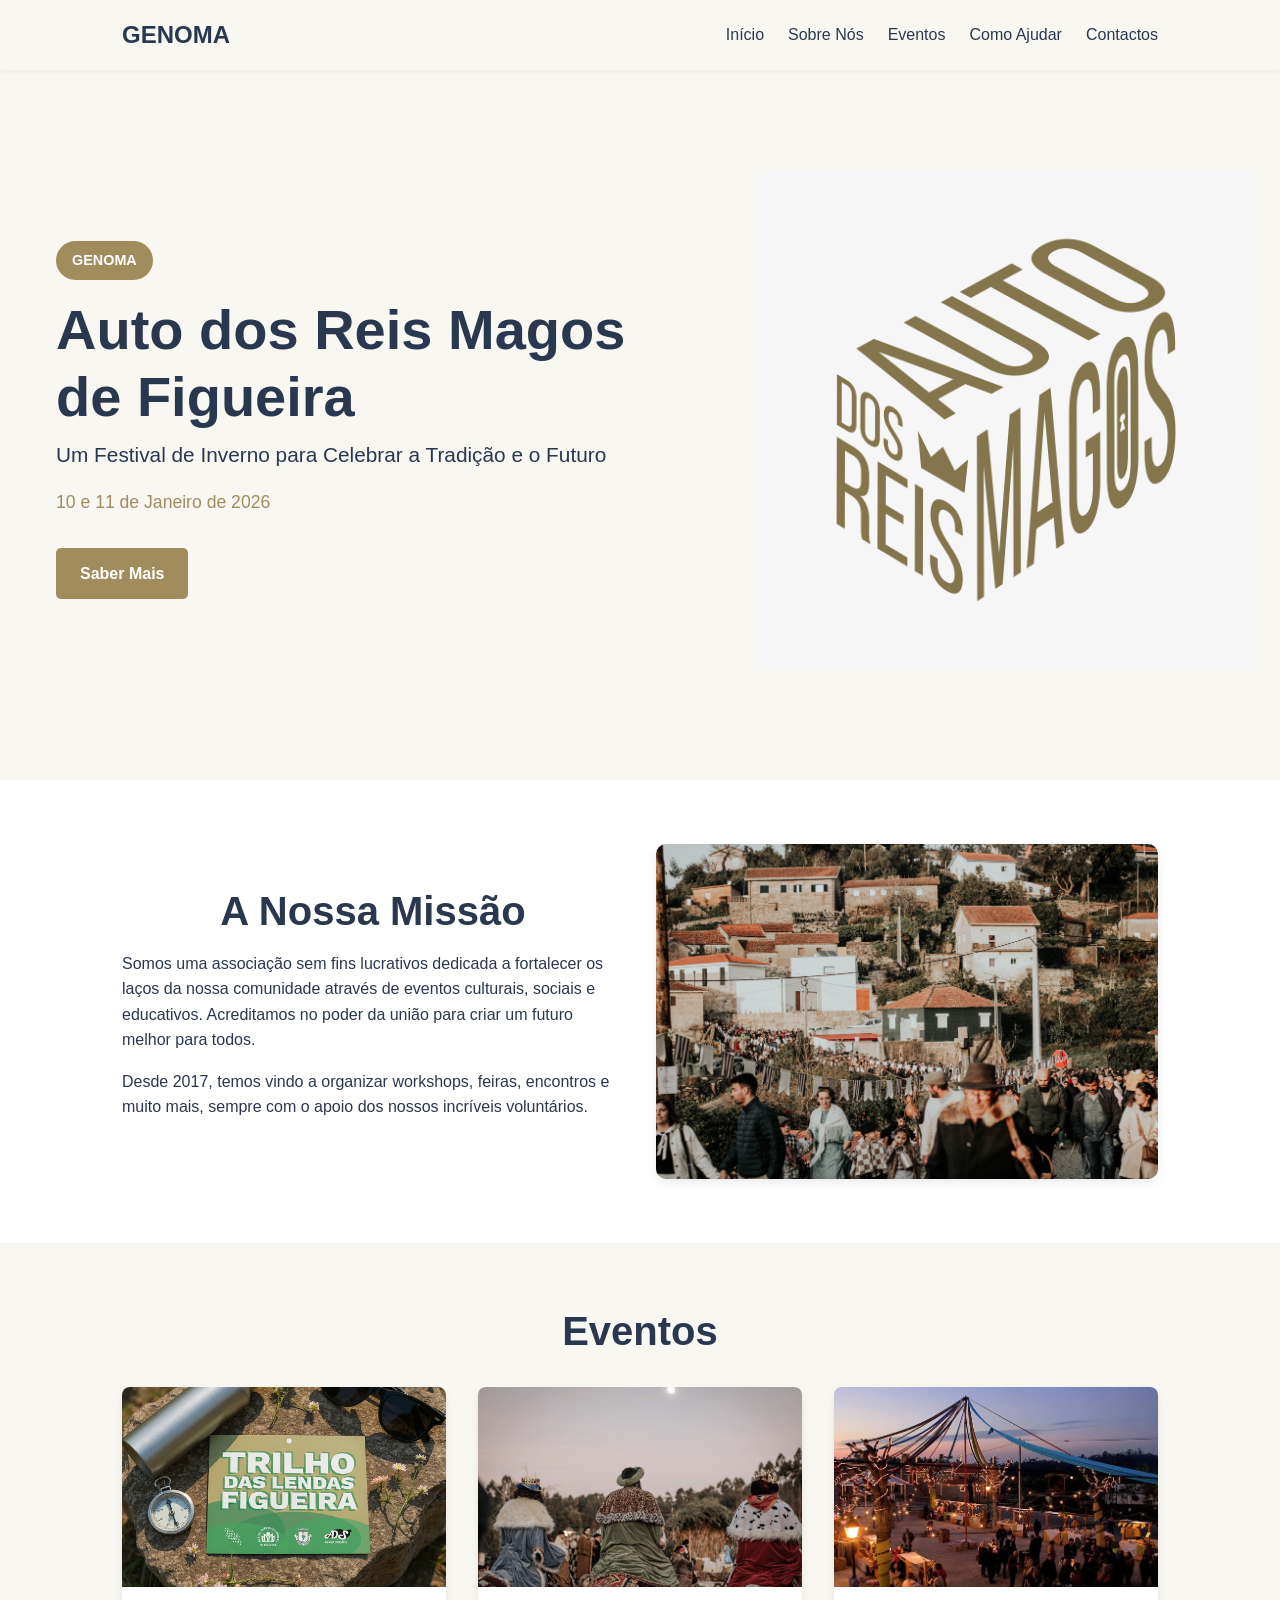
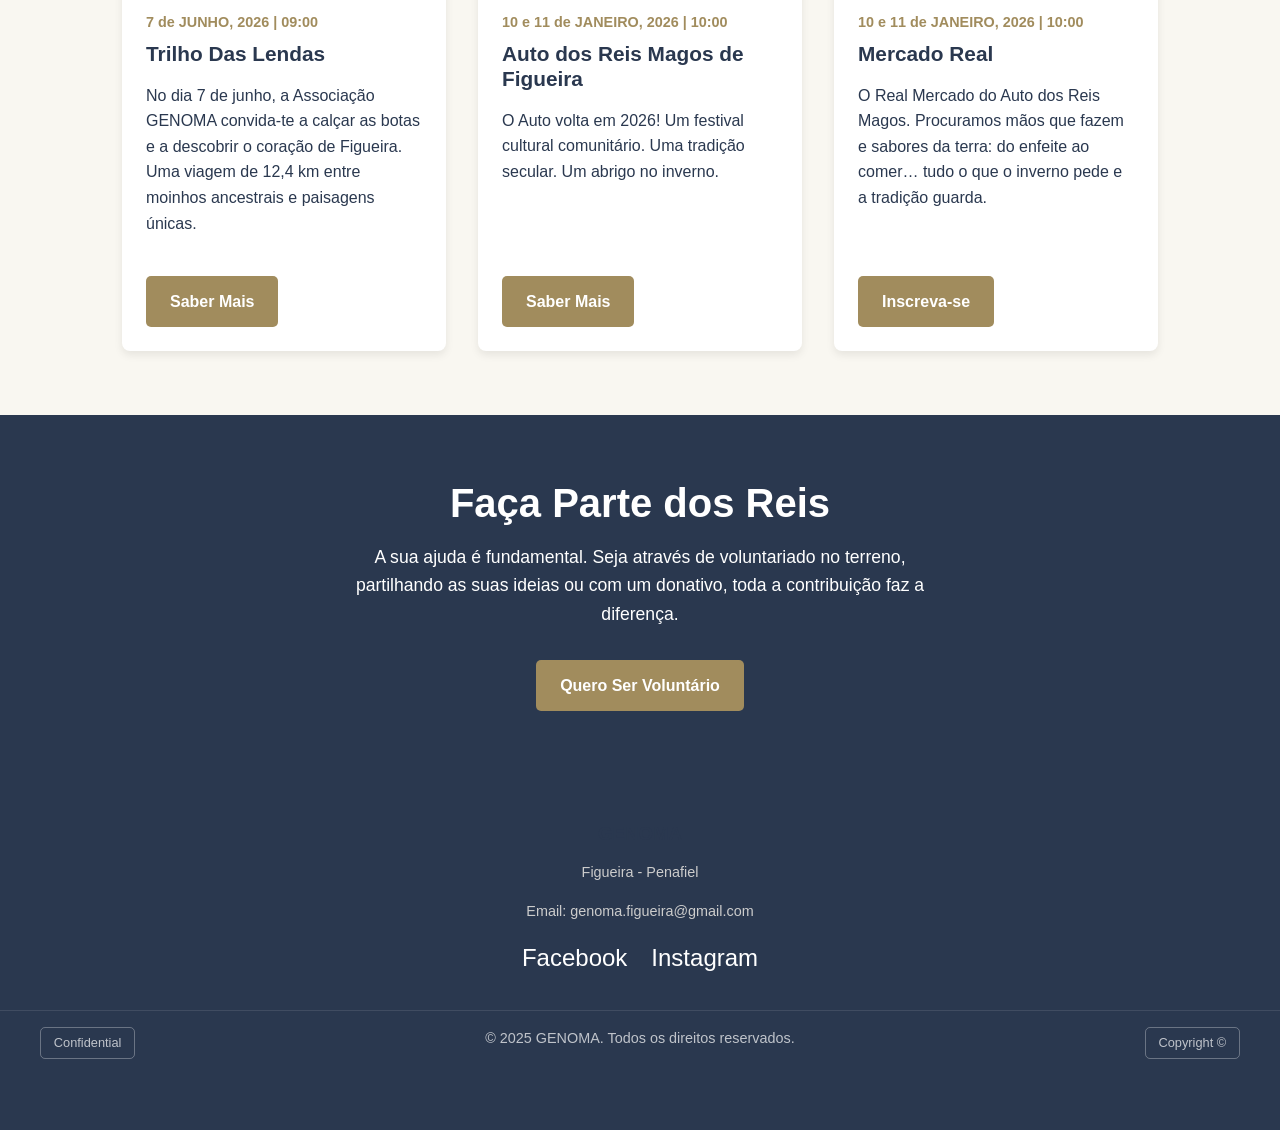
==== index.html @ b12c9cad "init repo" ====
<!DOCTYPE html>
<html lang="pt-PT">
<head>
    <meta charset="UTF-8">
    <meta name="viewport" content="width=device-width, initial-scale=1.0">
    <title>GENOMA</title>
    <link rel="icon" href="/img/logo.jpg" type="image/png">
    
    <style>
        /* --- Reset Básico e Fontes --- */
        :root {
            --cor-fundo-geral: #F9F7F1; /* Bege claro da imagem */
            --cor-primaria: #2A384F; /* Azul escuro/cinza azulado da imagem */
            --cor-secundaria: #A18C5D; /* Castanho/dourado da imagem para destaques */
            --cor-texto: #2A384F; /* Texto principal azul escuro */
            --cor-texto-secundario: #A18C5D; /* Castanho/dourado para texto secundário */
            --cor-branco: #fff;
            --cor-cinza-claro: #f0f0f0;
        }

        * {
            margin: 0;
            padding: 0;
            box-sizing: border-box;
        }

        body {
            font-family: -apple-system, BlinkMacSystemFont, "Segoe UI", Roboto, Helvetica, Arial, sans-serif;
            line-height: 1.6;
            color: var(--cor-texto);
            background-color: var(--cor-fundo-geral); /* Fundo geral bege */
        }

        /* --- Utilidades --- */
        .container {
            max-width: 1100px;
            margin: 0 auto;
            padding: 0 2rem;
        }

        section {
            padding: 4rem 0;
        }

        h1, h2, h3 {
            margin-bottom: 1rem;
            line-height: 1.2;
            color: var(--cor-primaria); /* Títulos em azul escuro */
        }
        
        h2 {
            font-size: 2.5rem;
            text-align: center;
        }

        p {
            margin-bottom: 1rem;
        }

        img {
            max-width: 100%;
            height: auto;
            display: block;
        }

        .btn {
            display: inline-block;
            background-color: var(--cor-secundaria); /* Botões em castanho/dourado */
            color: var(--cor-branco);
            padding: 0.8rem 1.5rem;
            text-decoration: none;
            border-radius: 5px;
            font-weight: bold;
            transition: background-color 0.3s ease;
        }

        .btn:hover {
            background-color: #8a784d; /* Tom ligeiramente mais escuro do castanho */
        }

        /* --- 1. Cabeçalho e Navegação --- */
        .navbar {
            background-color: var(--cor-fundo-geral); /* Navbar com fundo bege */
            color: var(--cor-primaria);
            padding: 1rem 0;
            position: fixed;
            width: 100%;
            top: 0;
            left: 0;
            z-index: 1000;
            box-shadow: 0 2px 5px rgba(0,0,0,0.05); /* Sombra mais subtil */
        }

        .navbar .container {
            display: flex;
            justify-content: space-between;
            align-items: center;
        }

        .navbar .logo {
            font-size: 1.5rem;
            font-weight: bold;
            text-decoration: none;
            color: var(--cor-primaria);
        }

        .navbar .nav-links {
            list-style: none;
            display: flex;
        }

        .navbar .nav-links li {
            margin-left: 1.5rem;
        }

        .navbar .nav-links a {
            text-decoration: none;
            color: var(--cor-primaria);
            font-weight: 500;
            transition: color 0.3s ease;
        }

        .navbar .nav-links a:hover {
            color: var(--cor-secundaria);
        }

        /* --- Menu Hambúrguer (Mobile) --- */
        .burger {
            display: none;
            cursor: pointer;
            flex-direction: column;
            gap: 5px;
        }

        .burger div {
            width: 25px;
            height: 3px;
            background-color: var(--cor-primaria);
            border-radius: 3px;
            transition: all 0.3s ease;
        }

        /* --- 2. Secção Hero (Destaque) --- */
        .hero {
            display: flex;
            flex-direction: column;
            justify-content: center;
            align-items: flex-start; /* Alinha o texto à esquerda */
            text-align: left;
            height: 80vh;
            min-height: 400px;
            margin-top: 60px; /* Altura da navbar */
            color: var(--cor-primaria); /* Texto em azul escuro */
            background-color: var(--cor-fundo-geral); /* Fundo bege */
            padding-left: 2rem; /* Espaçamento da imagem */
        }

        .hero .container {
            display: flex;
            align-items: center;
            justify-content: space-between;
            gap: 2rem;
            max-width: 1200px; /* Ligeiramente mais largo para a imagem */
            padding: 0; /* Remove padding extra para a imagem ocupar a lateral */
        }

        .hero-conteudo {
            flex: 1;
            max-width: 50%; /* Limita a largura do texto */
        }

        .hero-logo-imagem {
            flex: 1;
            display: flex;
            justify-content: flex-end; /* Alinha a imagem à direita */
            align-items: center;
            height: 100%; /* Ocupa a altura total da secção hero */
        }

        .hero-logo-imagem img {
            width: 100%; /* Ajusta a largura da imagem para o flex container */
            max-width: 500px; /* Limite máximo para a imagem */
            height: auto;
            object-fit: contain; /* Garante que a imagem cabe sem cortar */
        }

        .hero h1 {
            font-size: 3.5rem;
            margin-bottom: 0.5rem;
            color: var(--cor-primaria); /* Título em azul escuro */
        }

        .hero p {
            font-size: 1.3rem;
            margin-bottom: 2rem;
            color: var(--cor-primaria); /* Padrão, mas pode ser mais claro */
        }

        .hero .badge {
            display: inline-block;
            background-color: var(--cor-secundaria); /* Cor do badge "GENOMA" */
            color: var(--cor-branco);
            padding: 0.5rem 1rem;
            border-radius: 20px;
            font-size: 0.9rem;
            font-weight: bold;
            margin-bottom: 1rem;
        }

        .hero .sub-titulo-data {
            color: var(--cor-texto-secundario); /* Cor do "Setembro de 2025" */
            font-size: 1.1rem;
            margin-top: -1rem; /* Aproxima do título */
            margin-bottom: 2rem;
        }

        /* --- 3. Secção Sobre Nós --- */
        #sobre {
            background-color: var(--cor-branco); /* Fundo branco para contraste */
            color: var(--cor-texto);
        }
        #sobre .container {
            display: flex;
            gap: 2rem;
            align-items: center;
        }
        #sobre .sobre-texto, #sobre .sobre-img {
            flex: 1;
        }
        #sobre .sobre-img img {
            border-radius: 10px;
            box-shadow: 0 4px 10px rgba(0,0,0,0.08);
        }

        /* --- 4. Secção Próximos Eventos --- */
        #eventos {
            background-color: var(--cor-fundo-geral); /* Fundo bege */
        }

        .eventos-grid {
            display: grid;
            grid-template-columns: repeat(auto-fit, minmax(300px, 1fr));
            gap: 2rem;
            margin-top: 2rem;
        }

        .card-evento {
            background-color: var(--cor-branco); /* Cartões brancos */
            border-radius: 8px;
            box-shadow: 0 4px 8px rgba(0,0,0,0.08);
            overflow: hidden;
            display: flex;
            flex-direction: column;
            transition: transform 0.3s ease, box-shadow 0.3s ease;
        }

        .card-evento:hover {
            transform: translateY(-5px);
            box-shadow: 0 6px 12px rgba(0,0,0,0.12);
        }

        .card-evento img {
            width: 100%;
            height: 200px;
            object-fit: cover;
        }

        .card-evento-conteudo {
            padding: 1.5rem;
            flex-grow: 1;
        }

        .card-evento-data {
            font-size: 0.9rem;
            color: var(--cor-secundaria); /* Data em castanho/dourado */
            font-weight: bold;
            margin-bottom: 0.5rem;
        }

        .card-evento-conteudo h3 {
            font-size: 1.3rem;
            color: var(--cor-primaria); /* Título do evento em azul escuro */
        }

        .card-evento-footer {
            padding: 0 1.5rem 1.5rem;
        }

        /* --- 5. Secção CTA (Como Ajudar) --- */
        #ajudar {
            background-color: var(--cor-primaria); /* Fundo azul escuro */
            color: var(--cor-branco);
            text-align: center;
        }
        #ajudar h2 {
            color: var(--cor-branco); /* Título em branco */
        }
        #ajudar p {
            max-width: 600px;
            margin: 1rem auto 2rem auto;
            font-size: 1.1rem;
        }

        /* --- 6. Rodapé --- */
        footer {
            background-color: var(--cor-texto); /* Rodapé em azul escuro */
            color: #ccc;
            padding: 3rem 0;
            text-align: center;
        }

        .social-links {
            list-style: none;
            display: flex;
            justify-content: center;
            gap: 1.5rem;
            margin-bottom: 1rem;
        }
        
        .social-links a {
            color: var(--cor-branco); /* Ícones sociais em branco */
            font-size: 1.5rem;
            text-decoration: none;
            transition: color 0.3s ease;
        }

        .social-links a:hover {
            color: var(--cor-secundaria);
        }

        footer p {
            font-size: 0.9rem;
        }

        /* --- Elementos de Rodapé Inferior (Confidential, Copyright) --- */
        .bottom-footer-details {
            display: flex;
            justify-content: space-between;
            padding: 1rem 2rem;
            margin-top: 2rem;
            border-top: 1px solid rgba(255,255,255,0.1); /* Linha divisória */
            font-size: 0.8rem;
            color: rgba(255,255,255,0.7);
        }

        .bottom-footer-details span {
            display: inline-block;
            border: 1px solid rgba(255,255,255,0.3);
            border-radius: 5px;
            padding: 0.3rem 0.8rem;
            margin: 0 0.5rem;
        }


        /* --- RESPONSIVIDADE (Media Queries) --- */

        @media (max-width: 768px) {
            h2 {
                font-size: 2rem;
            }

            .hero {
                align-items: center;
                text-align: center;
                padding-left: 0;
                height: auto; /* Altura flexível no mobile */
            }
            .hero .container {
                flex-direction: column; /* Pilha os elementos */
                align-items: center;
                padding: 0 1.5rem;
            }
            .hero-conteudo {
                max-width: 100%;
                order: 2; /* Move o conteúdo para baixo */
            }
            .hero-logo-imagem {
                order: 1; /* Move a imagem para cima */
                margin-bottom: 2rem;
                justify-content: center;
            }
            .hero-logo-imagem img {
                max-width: 300px; /* Reduz o tamanho da imagem no mobile */
            }

            .hero h1 {
                font-size: 2.5rem;
            }
            .hero p {
                font-size: 1.1rem;
            }

            /* --- Navbar Mobile --- */
            .navbar .container {
                padding: 0 1.5rem;
            }

            .nav-links {
                position: absolute;
                top: 60px;
                left: 0;
                background-color: var(--cor-fundo-geral); /* Fundo bege */
                width: 100%;
                flex-direction: column;
                align-items: center;
                padding: 1rem 0;
                box-shadow: 0 2px 5px rgba(0,0,0,0.1);
                
                transform: translateY(-120%);
                transition: transform 0.3s ease-out;
            }

            .nav-links.active {
                transform: translateY(0);
            }

            .nav-links li {
                margin: 0.5rem 0;
            }

            .burger {
                display: flex;
            }

            .burger.toggle .line1 {
                transform: rotate(-45deg) translate(-5px, 6px);
            }
            .burger.toggle .line2 {
                opacity: 0;
            }
            .burger.toggle .line3 {
                transform: rotate(45deg) translate(-5px, -6px);
            }

            /* --- Outras Secções --- */
            #sobre .container {
                flex-direction: column;
            }
            #sobre .sobre-img {
                margin-top: 2rem;
            }

            .eventos-grid {
                grid-template-columns: 1fr;
            }

            .bottom-footer-details {
                flex-direction: column;
                align-items: center;
                gap: 1rem;
            }
        }

    </style>
</head>
<body>

    <header>
        <nav class="navbar">
            <div class="container">
                <a href="#" class="logo">GENOMA</a>
                <ul class="nav-links">
                    <li><a href="#inicio">Início</a></li>
                    <li><a href="#sobre">Sobre Nós</a></li>
                    <li><a href="#eventos">Eventos</a></li>
                    <li><a href="#ajudar">Como Ajudar</a></li>
                    <li><a href="#contactos">Contactos</a></li>
                </ul>
                <div class="burger">
                    <div class="line1"></div>
                    <div class="line2"></div>
                    <div class="line3"></div>
                </div>
            </div>
        </nav>
    </header>

    <main>

        <section class="hero" id="inicio">
            <div class="container">
                <div class="hero-conteudo">
                    <span class="badge">GENOMA</span>
                    <h1>Auto dos Reis Magos de Figueira</h1>
                    <p>Um Festival de Inverno para Celebrar a Tradição e o Futuro</p>
                    <p class="sub-titulo-data">10 e 11 de Janeiro de 2026</p>
                    <a href="#eventos" class="btn">Saber Mais</a>
                </div>
                <div class="hero-logo-imagem">
                    <img src="img/logo_auto.png" alt="Logo Auto dos Reis Magos">
                </div>
            </div>
        </section>

        <section id="sobre">
            <div class="container">
                <div class="sobre-texto">
                    <h2>A Nossa Missão</h2>
                    <p>Somos uma associação sem fins lucrativos dedicada a fortalecer os laços da nossa comunidade através de eventos culturais, sociais e educativos. Acreditamos no poder da união para criar um futuro melhor para todos.</p>
                    <p>Desde 2017, temos vindo a organizar workshops, feiras, encontros e muito mais, sempre com o apoio dos nossos incríveis voluntários.</p>
                </div>
                <div class="sobre-img">
                    <img src="img/figueira1.jpg" alt="figueira">
                </div>
            </div>
        </section>

        <section id="eventos">
            <div class="container">
                <h2>Eventos</h2>
                
                <div class="eventos-grid">
                    
                    <article class="card-evento">
                        <img src="img/trilho_lendas1.png" alt="Banner do Evento 1">
                        <div class="card-evento-conteudo">
                            <div class="card-evento-data">7 de JUNHO, 2026 | 09:00</div>
                            <h3>Trilho Das Lendas</h3>
                            <p>No dia 7 de junho, a Associação GENOMA convida-te a calçar as botas e a descobrir o coração de Figueira. Uma viagem de 12,4 km entre moinhos ancestrais e paisagens únicas.</p>
                        </div>
                        <div class="card-evento-footer">
                            <a href="eventos/trilho.html" class="btn">Saber Mais</a>
                        </div>
                    </article>

                    <article class="card-evento">
                        <img src="img/auto_reis1.jpg" alt="Banner do Evento 2">
                        <div class="card-evento-conteudo">
                            <div class="card-evento-data">10 e 11 de JANEIRO, 2026 | 10:00</div>
                            <h3>Auto dos Reis Magos de Figueira</h3>
                            <p>O Auto volta em 2026! Um festival cultural comunitário. Uma tradição secular. Um abrigo no inverno.</p>
                        </div>
                        <div class="card-evento-footer">
                            <a href="eventos/autoreis.html" class="btn">Saber Mais</a>
                        </div>
                    </article>

                    <article class="card-evento">
                        <img src="img/marcado1.jpg" alt="Banner do Evento 3">
                        <div class="card-evento-conteudo">
                            <div class="card-evento-data">10 e 11 de JANEIRO, 2026 | 10:00</div>
                            <h3>Mercado Real</h3>
                            <p>O Real Mercado do Auto dos Reis Magos. Procuramos mãos que fazem e sabores da terra: do enfeite ao comer… tudo o que o inverno pede e a tradição guarda.</p>
                        </div>
                        <div class="card-evento-footer">
                            <a href="eventos/mercadoreal.html" class="btn">Inscreva-se</a>
                        </div>
                    </article>

                </div>
            </div>
        </section>

        <section id="ajudar">
            <div class="container">
                <h2>Faça Parte dos Reis</h2>
                <p>A sua ajuda é fundamental. Seja através de voluntariado no terreno, partilhando as suas ideias ou com um donativo, toda a contribuição faz a diferença.</p>
                <a href="#" class="btn">Quero Ser Voluntário</a>
            </div>
        </section>
    </main>
    <footer id="contactos">
        <div class="container">
            <h3>GENOMA</h3>
            <p>Figueira - Penafiel</p>
            <p>Email: genoma.figueira@gmail.com</p>
            
            <ul class="social-links">
                <li><a href="https://www.facebook.com/profile.php?id=61576109920726&locale=pt_PT" aria-label="Facebook">Facebook</a></li> 
                <li><a href="https://www.instagram.com/genoma.associacao/" aria-label="Instagram">Instagram</a></li>
            </ul>

        </div>
        <div class="bottom-footer-details">
            <div>
                <span>Confidential</span>
            </div>
            <div>
                <p>&copy; 2025 GENOMA. Todos os direitos reservados.</p>
            </div>
            <div>
                <span>Copyright ©</span>
            </div>
        </div>
    </footer>


    <script>
        // Seleciona os elementos do DOM
        const burger = document.querySelector('.burger');
        const navLinks = document.querySelector('.nav-links');

        // Adiciona o 'escutador' de evento de clique ao hambúrguer
        burger.addEventListener('click', () => {
            // Alterna a classe 'active' no menu
            navLinks.classList.toggle('active');
            
            // Alterna a classe 'toggle' no hambúrguer (para animar o X)
            burger.classList.toggle('toggle');
        });
    </script>

</body>
</html>
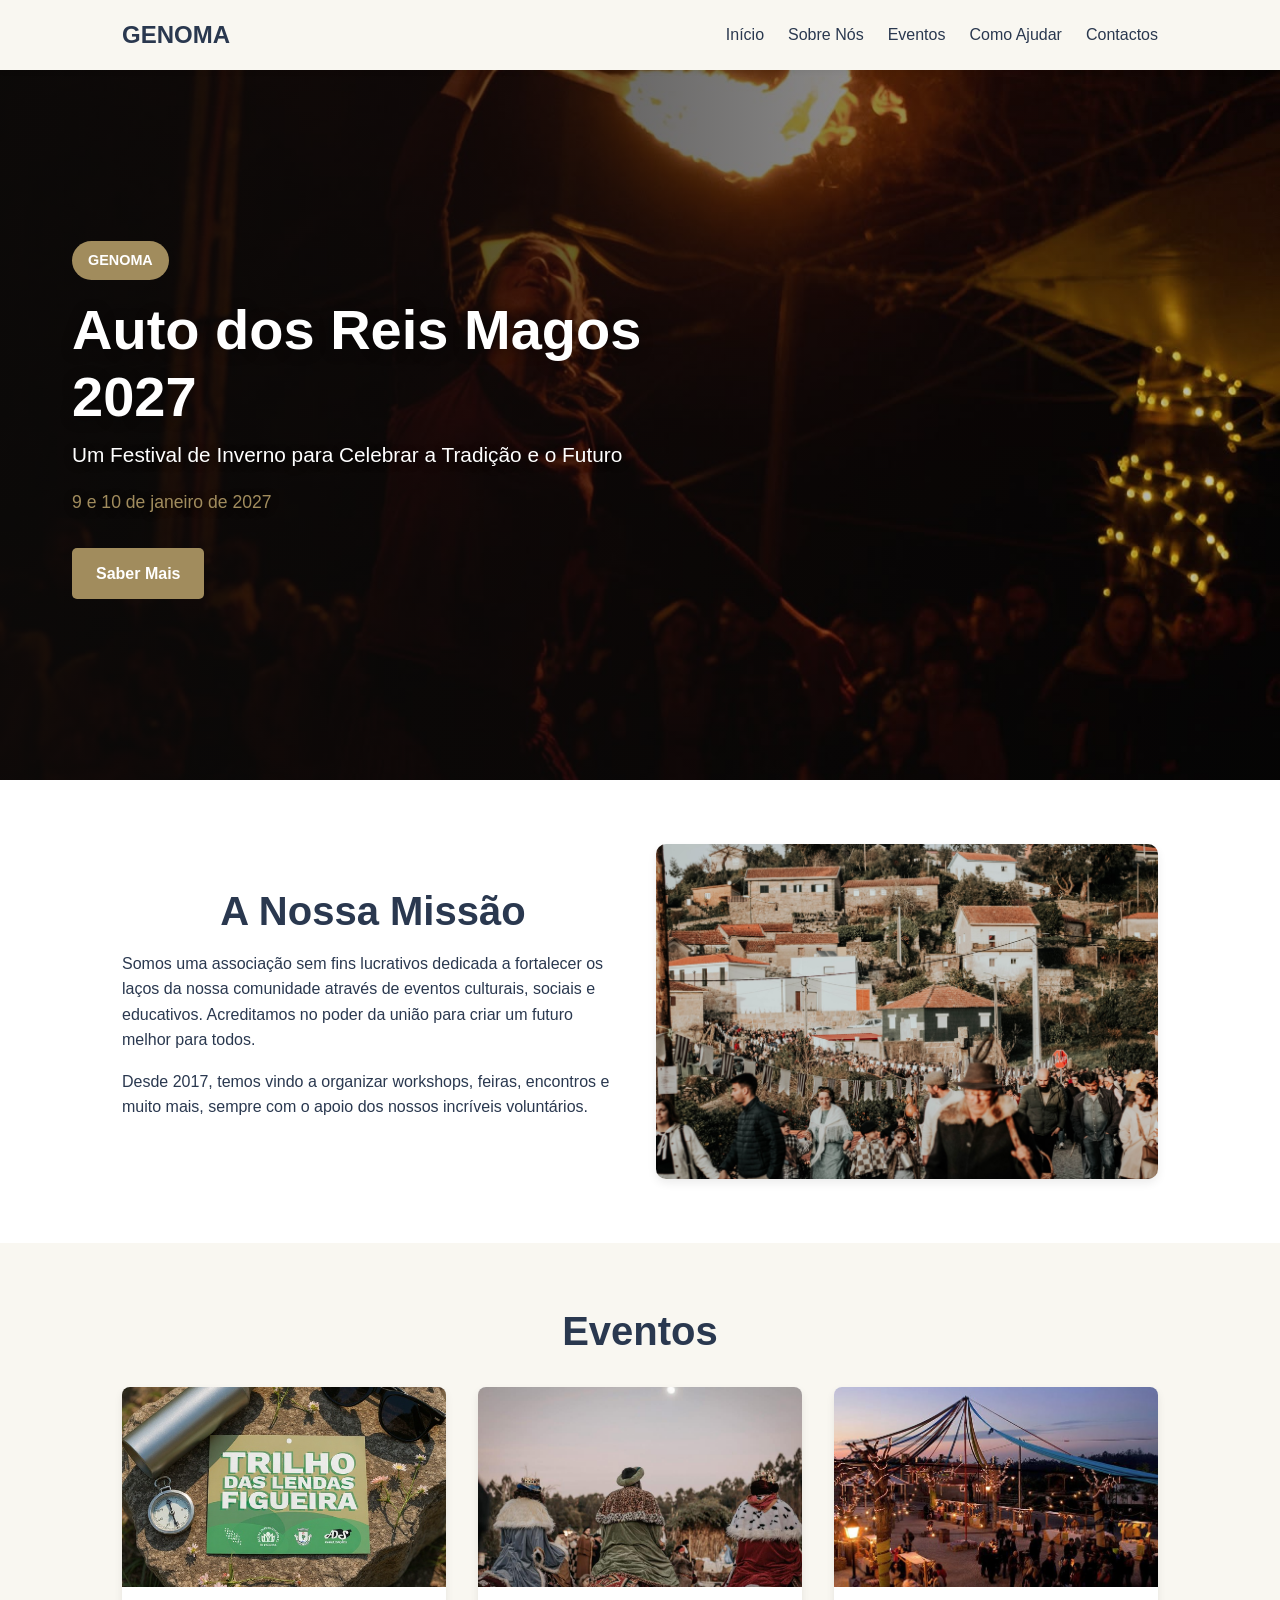
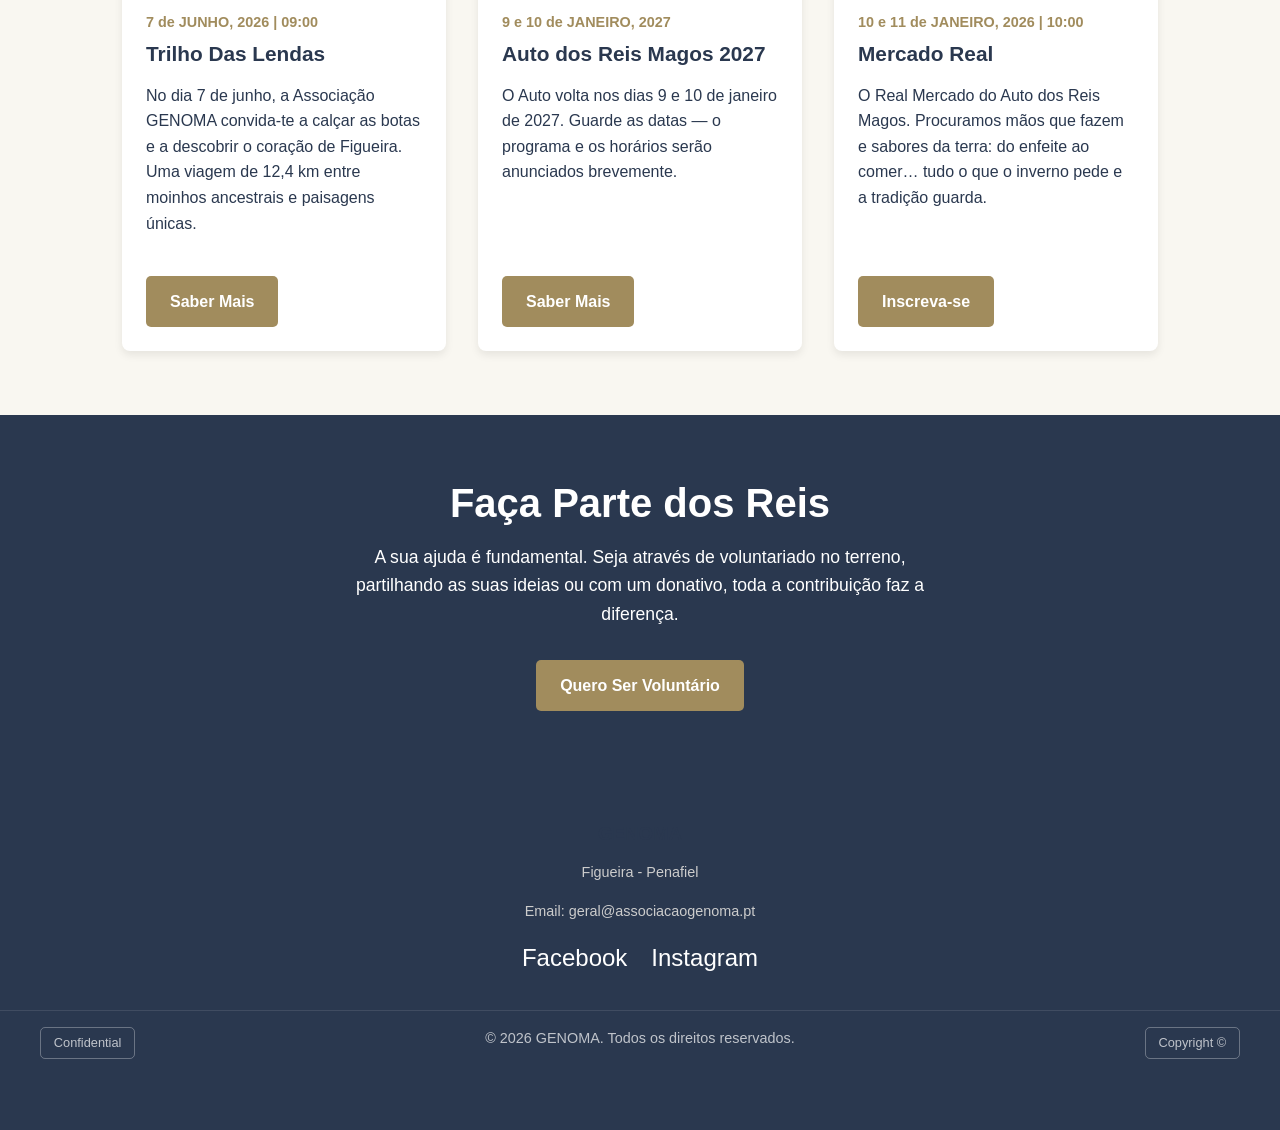
==== commit 05b7ab1a: "Add Auto dos Reis Magos 2027 announcement" ====
--- a/index.html
+++ b/index.html
@@ -145,55 +145,38 @@
             display: flex;
             flex-direction: column;
             justify-content: center;
-            align-items: flex-start; /* Alinha o texto à esquerda */
+            align-items: flex-start;
             text-align: left;
             height: 80vh;
-            min-height: 400px;
-            margin-top: 60px; /* Altura da navbar */
-            color: var(--cor-primaria); /* Texto em azul escuro */
-            background-color: var(--cor-fundo-geral); /* Fundo bege */
-            padding-left: 2rem; /* Espaçamento da imagem */
+            min-height: 520px;
+            margin-top: 60px;
+            color: var(--cor-branco);
+            background:
+                linear-gradient(90deg, rgba(12, 10, 9, 0.88) 0%, rgba(12, 10, 9, 0.62) 48%, rgba(12, 10, 9, 0.22) 100%),
+                url("img/hero-auto-reis-2027.jpg") center 38% / cover no-repeat;
         }
 
         .hero .container {
-            display: flex;
-            align-items: center;
-            justify-content: space-between;
-            gap: 2rem;
-            max-width: 1200px; /* Ligeiramente mais largo para a imagem */
-            padding: 0; /* Remove padding extra para a imagem ocupar a lateral */
+            width: 100%;
+            max-width: 1200px;
         }
 
         .hero-conteudo {
-            flex: 1;
-            max-width: 50%; /* Limita a largura do texto */
-        }
-
-        .hero-logo-imagem {
-            flex: 1;
-            display: flex;
-            justify-content: flex-end; /* Alinha a imagem à direita */
-            align-items: center;
-            height: 100%; /* Ocupa a altura total da secção hero */
-        }
-
-        .hero-logo-imagem img {
-            width: 100%; /* Ajusta a largura da imagem para o flex container */
-            max-width: 500px; /* Limite máximo para a imagem */
-            height: auto;
-            object-fit: contain; /* Garante que a imagem cabe sem cortar */
+            max-width: 620px;
         }
 
         .hero h1 {
             font-size: 3.5rem;
             margin-bottom: 0.5rem;
-            color: var(--cor-primaria); /* Título em azul escuro */
+            color: var(--cor-branco);
+            text-shadow: 0 2px 14px rgba(0,0,0,0.45);
         }
 
         .hero p {
             font-size: 1.3rem;
             margin-bottom: 2rem;
-            color: var(--cor-primaria); /* Padrão, mas pode ser mais claro */
+            color: var(--cor-branco);
+            text-shadow: 0 2px 10px rgba(0,0,0,0.45);
         }
 
         .hero .badge {
@@ -362,25 +345,17 @@
             .hero {
                 align-items: center;
                 text-align: center;
-                padding-left: 0;
-                height: auto; /* Altura flexível no mobile */
+                height: auto;
+                min-height: 620px;
+                background:
+                    linear-gradient(rgba(12, 10, 9, 0.6), rgba(12, 10, 9, 0.78)),
+                    url("img/hero-auto-reis-2027.jpg") center 38% / cover no-repeat;
             }
             .hero .container {
-                flex-direction: column; /* Pilha os elementos */
-                align-items: center;
                 padding: 0 1.5rem;
             }
             .hero-conteudo {
                 max-width: 100%;
-                order: 2; /* Move o conteúdo para baixo */
-            }
-            .hero-logo-imagem {
-                order: 1; /* Move a imagem para cima */
-                margin-bottom: 2rem;
-                justify-content: center;
-            }
-            .hero-logo-imagem img {
-                max-width: 300px; /* Reduz o tamanho da imagem no mobile */
             }
 
             .hero h1 {
@@ -481,13 +456,10 @@
             <div class="container">
                 <div class="hero-conteudo">
                     <span class="badge">GENOMA</span>
-                    <h1>Auto dos Reis Magos de Figueira</h1>
+                    <h1>Auto dos Reis Magos 2027</h1>
                     <p>Um Festival de Inverno para Celebrar a Tradição e o Futuro</p>
-                    <p class="sub-titulo-data">10 e 11 de Janeiro de 2026</p>
+                    <p class="sub-titulo-data">9 e 10 de janeiro de 2027</p>
                     <a href="#eventos" class="btn">Saber Mais</a>
-                </div>
-                <div class="hero-logo-imagem">
-                    <img src="img/logo_auto.png" alt="Logo Auto dos Reis Magos">
                 </div>
             </div>
         </section>
@@ -524,11 +496,11 @@
                     </article>
 
                     <article class="card-evento">
-                        <img src="img/auto_reis1.jpg" alt="Banner do Evento 2">
+                        <img src="img/auto_reis1.jpg" alt="Auto dos Reis Magos de Figueira">
                         <div class="card-evento-conteudo">
-                            <div class="card-evento-data">10 e 11 de JANEIRO, 2026 | 10:00</div>
-                            <h3>Auto dos Reis Magos de Figueira</h3>
-                            <p>O Auto volta em 2026! Um festival cultural comunitário. Uma tradição secular. Um abrigo no inverno.</p>
+                            <div class="card-evento-data">9 e 10 de JANEIRO, 2027</div>
+                            <h3>Auto dos Reis Magos 2027</h3>
+                            <p>O Auto volta nos dias 9 e 10 de janeiro de 2027. Guarde as datas — o programa e os horários serão anunciados brevemente.</p>
                         </div>
                         <div class="card-evento-footer">
                             <a href="eventos/autoreis.html" class="btn">Saber Mais</a>
@@ -563,7 +535,7 @@
         <div class="container">
             <h3>GENOMA</h3>
             <p>Figueira - Penafiel</p>
-            <p>Email: genoma.figueira@gmail.com</p>
+            <p>Email: geral@associacaogenoma.pt</p>
             
             <ul class="social-links">
                 <li><a href="https://www.facebook.com/profile.php?id=61576109920726&locale=pt_PT" aria-label="Facebook">Facebook</a></li> 
@@ -576,7 +548,7 @@
                 <span>Confidential</span>
             </div>
             <div>
-                <p>&copy; 2025 GENOMA. Todos os direitos reservados.</p>
+                <p>&copy; 2026 GENOMA. Todos os direitos reservados.</p>
             </div>
             <div>
                 <span>Copyright ©</span>
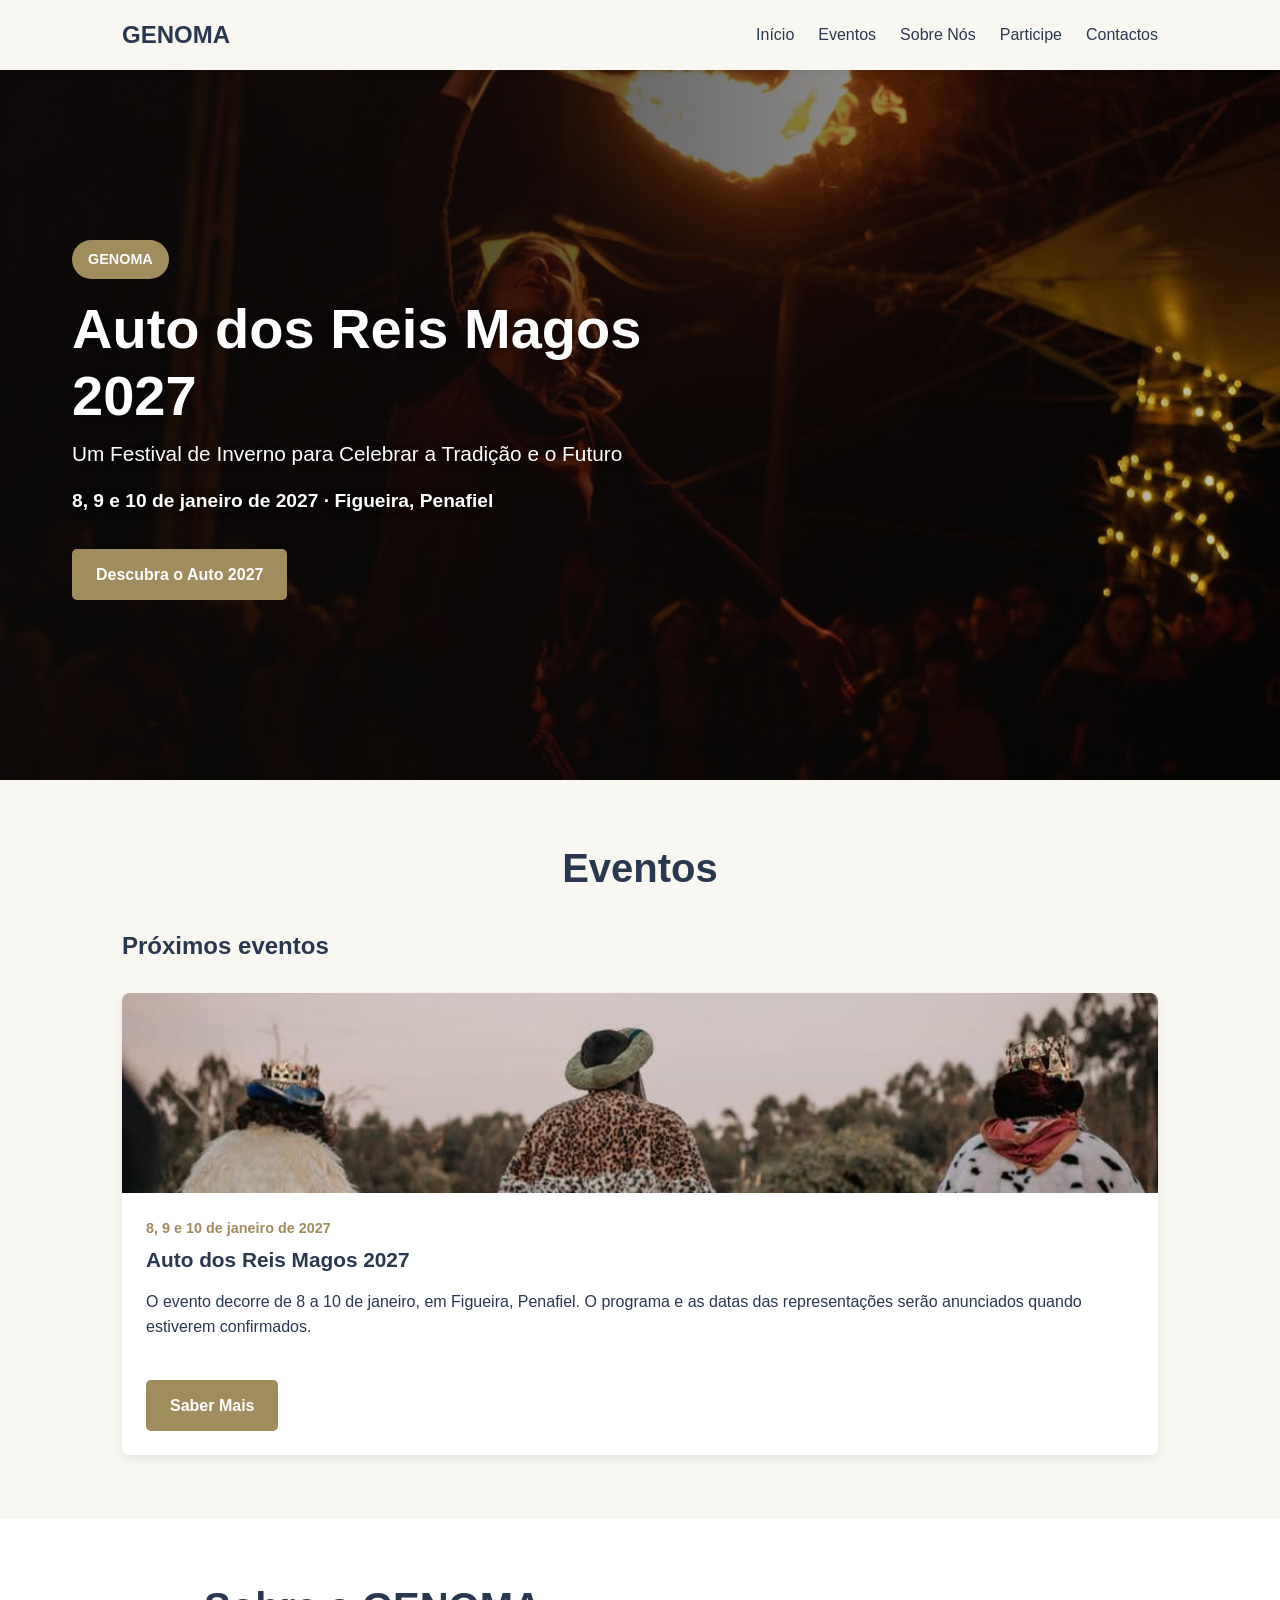
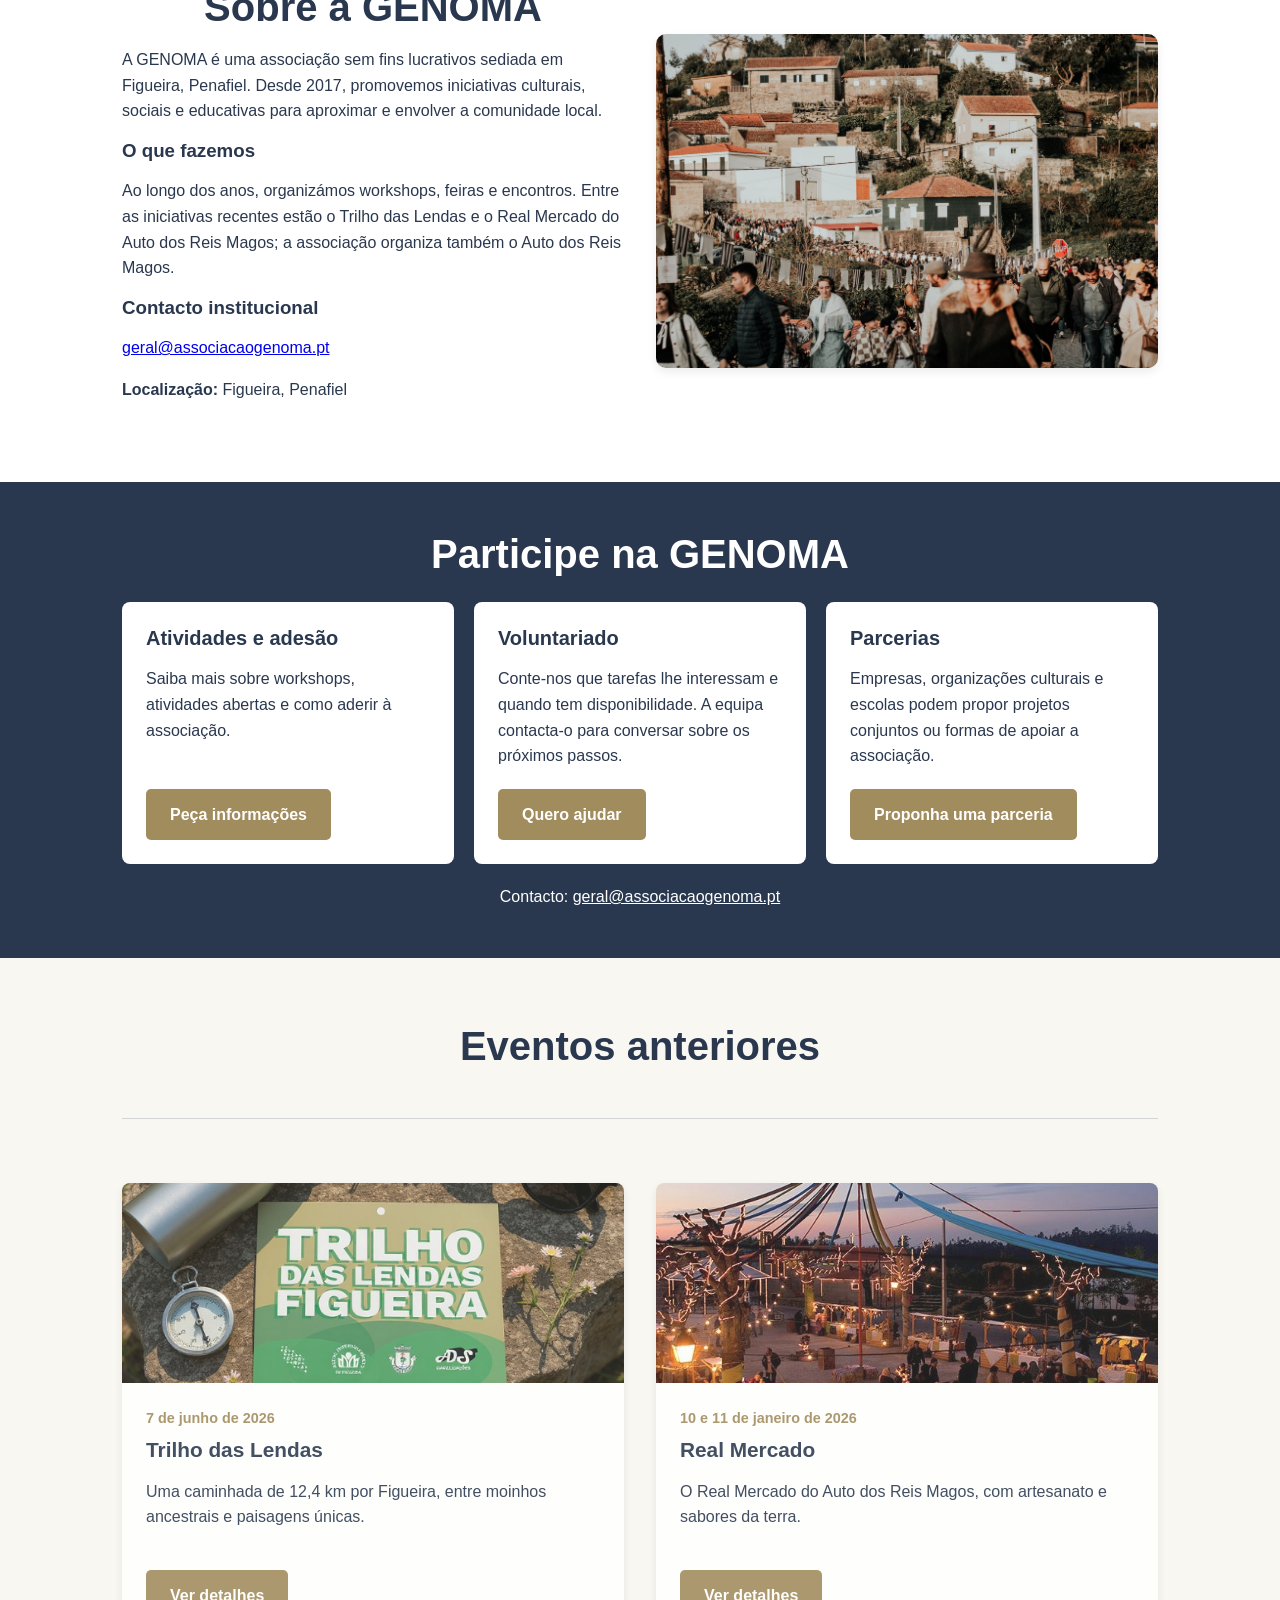
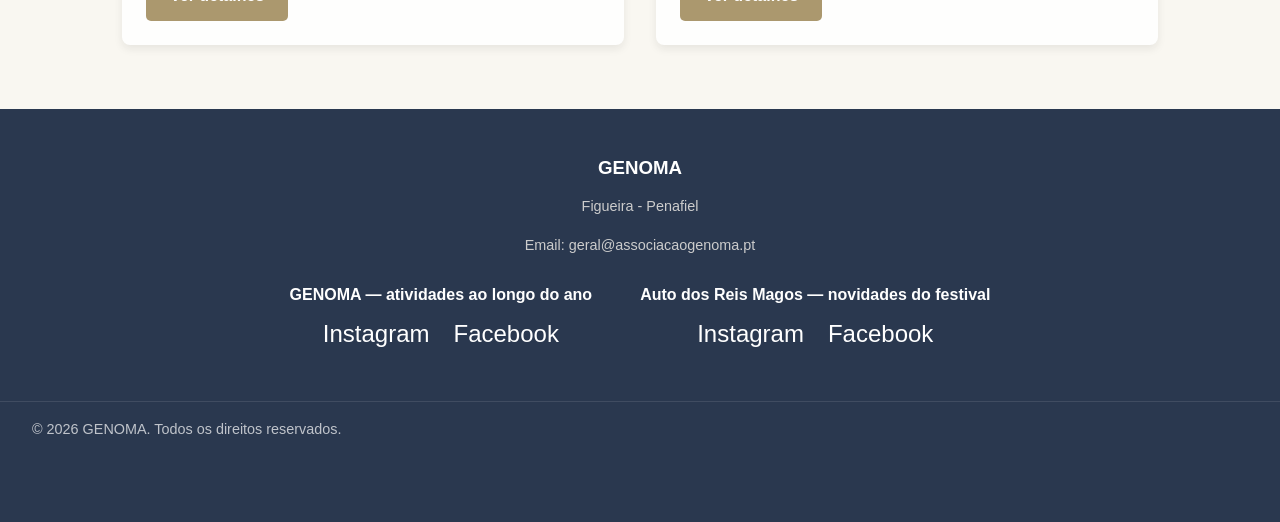
==== commit 6c8756c5: "Improve GENOMA event pages and navigation" ====
--- a/index.html
+++ b/index.html
@@ -1,576 +1,193 @@
-<!DOCTYPE html>
-<html lang="pt-PT">
-<head>
-    <meta charset="UTF-8">
-    <meta name="viewport" content="width=device-width, initial-scale=1.0">
-    <title>GENOMA</title>
-    <link rel="icon" href="/img/logo.jpg" type="image/png">
-    
-    <style>
-        /* --- Reset Básico e Fontes --- */
-        :root {
-            --cor-fundo-geral: #F9F7F1; /* Bege claro da imagem */
-            --cor-primaria: #2A384F; /* Azul escuro/cinza azulado da imagem */
-            --cor-secundaria: #A18C5D; /* Castanho/dourado da imagem para destaques */
-            --cor-texto: #2A384F; /* Texto principal azul escuro */
-            --cor-texto-secundario: #A18C5D; /* Castanho/dourado para texto secundário */
-            --cor-branco: #fff;
-            --cor-cinza-claro: #f0f0f0;
-        }
-
-        * {
-            margin: 0;
-            padding: 0;
-            box-sizing: border-box;
-        }
-
-        body {
-            font-family: -apple-system, BlinkMacSystemFont, "Segoe UI", Roboto, Helvetica, Arial, sans-serif;
-            line-height: 1.6;
-            color: var(--cor-texto);
-            background-color: var(--cor-fundo-geral); /* Fundo geral bege */
-        }
-
-        /* --- Utilidades --- */
-        .container {
-            max-width: 1100px;
-            margin: 0 auto;
-            padding: 0 2rem;
-        }
-
-        section {
-            padding: 4rem 0;
-        }
-
-        h1, h2, h3 {
-            margin-bottom: 1rem;
-            line-height: 1.2;
-            color: var(--cor-primaria); /* Títulos em azul escuro */
-        }
-        
-        h2 {
-            font-size: 2.5rem;
-            text-align: center;
-        }
-
-        p {
-            margin-bottom: 1rem;
-        }
-
-        img {
-            max-width: 100%;
-            height: auto;
-            display: block;
-        }
-
-        .btn {
-            display: inline-block;
-            background-color: var(--cor-secundaria); /* Botões em castanho/dourado */
-            color: var(--cor-branco);
-            padding: 0.8rem 1.5rem;
-            text-decoration: none;
-            border-radius: 5px;
-            font-weight: bold;
-            transition: background-color 0.3s ease;
-        }
-
-        .btn:hover {
-            background-color: #8a784d; /* Tom ligeiramente mais escuro do castanho */
-        }
-
-        /* --- 1. Cabeçalho e Navegação --- */
-        .navbar {
-            background-color: var(--cor-fundo-geral); /* Navbar com fundo bege */
-            color: var(--cor-primaria);
-            padding: 1rem 0;
-            position: fixed;
-            width: 100%;
-            top: 0;
-            left: 0;
-            z-index: 1000;
-            box-shadow: 0 2px 5px rgba(0,0,0,0.05); /* Sombra mais subtil */
-        }
-
-        .navbar .container {
-            display: flex;
-            justify-content: space-between;
-            align-items: center;
-        }
-
-        .navbar .logo {
-            font-size: 1.5rem;
-            font-weight: bold;
-            text-decoration: none;
-            color: var(--cor-primaria);
-        }
-
-        .navbar .nav-links {
-            list-style: none;
-            display: flex;
-        }
-
-        .navbar .nav-links li {
-            margin-left: 1.5rem;
-        }
-
-        .navbar .nav-links a {
-            text-decoration: none;
-            color: var(--cor-primaria);
-            font-weight: 500;
-            transition: color 0.3s ease;
-        }
-
-        .navbar .nav-links a:hover {
-            color: var(--cor-secundaria);
-        }
-
-        /* --- Menu Hambúrguer (Mobile) --- */
-        .burger {
-            display: none;
-            cursor: pointer;
-            flex-direction: column;
-            gap: 5px;
-        }
-
-        .burger div {
-            width: 25px;
-            height: 3px;
-            background-color: var(--cor-primaria);
-            border-radius: 3px;
-            transition: all 0.3s ease;
-        }
-
-        /* --- 2. Secção Hero (Destaque) --- */
-        .hero {
-            display: flex;
-            flex-direction: column;
-            justify-content: center;
-            align-items: flex-start;
-            text-align: left;
-            height: 80vh;
-            min-height: 520px;
-            margin-top: 60px;
-            color: var(--cor-branco);
-            background:
-                linear-gradient(90deg, rgba(12, 10, 9, 0.88) 0%, rgba(12, 10, 9, 0.62) 48%, rgba(12, 10, 9, 0.22) 100%),
-                url("img/hero-auto-reis-2027.jpg") center 38% / cover no-repeat;
-        }
-
-        .hero .container {
-            width: 100%;
-            max-width: 1200px;
-        }
-
-        .hero-conteudo {
-            max-width: 620px;
-        }
-
-        .hero h1 {
-            font-size: 3.5rem;
-            margin-bottom: 0.5rem;
-            color: var(--cor-branco);
-            text-shadow: 0 2px 14px rgba(0,0,0,0.45);
-        }
-
-        .hero p {
-            font-size: 1.3rem;
-            margin-bottom: 2rem;
-            color: var(--cor-branco);
-            text-shadow: 0 2px 10px rgba(0,0,0,0.45);
-        }
-
-        .hero .badge {
-            display: inline-block;
-            background-color: var(--cor-secundaria); /* Cor do badge "GENOMA" */
-            color: var(--cor-branco);
-            padding: 0.5rem 1rem;
-            border-radius: 20px;
-            font-size: 0.9rem;
-            font-weight: bold;
-            margin-bottom: 1rem;
-        }
-
-        .hero .sub-titulo-data {
-            color: var(--cor-texto-secundario); /* Cor do "Setembro de 2025" */
-            font-size: 1.1rem;
-            margin-top: -1rem; /* Aproxima do título */
-            margin-bottom: 2rem;
-        }
-
-        /* --- 3. Secção Sobre Nós --- */
-        #sobre {
-            background-color: var(--cor-branco); /* Fundo branco para contraste */
-            color: var(--cor-texto);
-        }
-        #sobre .container {
-            display: flex;
-            gap: 2rem;
-            align-items: center;
-        }
-        #sobre .sobre-texto, #sobre .sobre-img {
-            flex: 1;
-        }
-        #sobre .sobre-img img {
-            border-radius: 10px;
-            box-shadow: 0 4px 10px rgba(0,0,0,0.08);
-        }
-
-        /* --- 4. Secção Próximos Eventos --- */
-        #eventos {
-            background-color: var(--cor-fundo-geral); /* Fundo bege */
-        }
-
-        .eventos-grid {
-            display: grid;
-            grid-template-columns: repeat(auto-fit, minmax(300px, 1fr));
-            gap: 2rem;
-            margin-top: 2rem;
-        }
-
-        .card-evento {
-            background-color: var(--cor-branco); /* Cartões brancos */
-            border-radius: 8px;
-            box-shadow: 0 4px 8px rgba(0,0,0,0.08);
-            overflow: hidden;
-            display: flex;
-            flex-direction: column;
-            transition: transform 0.3s ease, box-shadow 0.3s ease;
-        }
-
-        .card-evento:hover {
-            transform: translateY(-5px);
-            box-shadow: 0 6px 12px rgba(0,0,0,0.12);
-        }
-
-        .card-evento img {
-            width: 100%;
-            height: 200px;
-            object-fit: cover;
-        }
-
-        .card-evento-conteudo {
-            padding: 1.5rem;
-            flex-grow: 1;
-        }
-
-        .card-evento-data {
-            font-size: 0.9rem;
-            color: var(--cor-secundaria); /* Data em castanho/dourado */
-            font-weight: bold;
-            margin-bottom: 0.5rem;
-        }
-
-        .card-evento-conteudo h3 {
-            font-size: 1.3rem;
-            color: var(--cor-primaria); /* Título do evento em azul escuro */
-        }
-
-        .card-evento-footer {
-            padding: 0 1.5rem 1.5rem;
-        }
-
-        /* --- 5. Secção CTA (Como Ajudar) --- */
-        #ajudar {
-            background-color: var(--cor-primaria); /* Fundo azul escuro */
-            color: var(--cor-branco);
-            text-align: center;
-        }
-        #ajudar h2 {
-            color: var(--cor-branco); /* Título em branco */
-        }
-        #ajudar p {
-            max-width: 600px;
-            margin: 1rem auto 2rem auto;
-            font-size: 1.1rem;
-        }
-
-        /* --- 6. Rodapé --- */
-        footer {
-            background-color: var(--cor-texto); /* Rodapé em azul escuro */
-            color: #ccc;
-            padding: 3rem 0;
-            text-align: center;
-        }
-
-        .social-links {
-            list-style: none;
-            display: flex;
-            justify-content: center;
-            gap: 1.5rem;
-            margin-bottom: 1rem;
-        }
-        
-        .social-links a {
-            color: var(--cor-branco); /* Ícones sociais em branco */
-            font-size: 1.5rem;
-            text-decoration: none;
-            transition: color 0.3s ease;
-        }
-
-        .social-links a:hover {
-            color: var(--cor-secundaria);
-        }
-
-        footer p {
-            font-size: 0.9rem;
-        }
-
-        /* --- Elementos de Rodapé Inferior (Confidential, Copyright) --- */
-        .bottom-footer-details {
-            display: flex;
-            justify-content: space-between;
-            padding: 1rem 2rem;
-            margin-top: 2rem;
-            border-top: 1px solid rgba(255,255,255,0.1); /* Linha divisória */
-            font-size: 0.8rem;
-            color: rgba(255,255,255,0.7);
-        }
-
-        .bottom-footer-details span {
-            display: inline-block;
-            border: 1px solid rgba(255,255,255,0.3);
-            border-radius: 5px;
-            padding: 0.3rem 0.8rem;
-            margin: 0 0.5rem;
-        }
-
-
-        /* --- RESPONSIVIDADE (Media Queries) --- */
-
-        @media (max-width: 768px) {
-            h2 {
-                font-size: 2rem;
-            }
-
-            .hero {
-                align-items: center;
-                text-align: center;
-                height: auto;
-                min-height: 620px;
-                background:
-                    linear-gradient(rgba(12, 10, 9, 0.6), rgba(12, 10, 9, 0.78)),
-                    url("img/hero-auto-reis-2027.jpg") center 38% / cover no-repeat;
-            }
-            .hero .container {
-                padding: 0 1.5rem;
-            }
-            .hero-conteudo {
-                max-width: 100%;
-            }
-
-            .hero h1 {
-                font-size: 2.5rem;
-            }
-            .hero p {
-                font-size: 1.1rem;
-            }
-
-            /* --- Navbar Mobile --- */
-            .navbar .container {
-                padding: 0 1.5rem;
-            }
-
-            .nav-links {
-                position: absolute;
-                top: 60px;
-                left: 0;
-                background-color: var(--cor-fundo-geral); /* Fundo bege */
-                width: 100%;
-                flex-direction: column;
-                align-items: center;
-                padding: 1rem 0;
-                box-shadow: 0 2px 5px rgba(0,0,0,0.1);
-                
-                transform: translateY(-120%);
-                transition: transform 0.3s ease-out;
-            }
-
-            .nav-links.active {
-                transform: translateY(0);
-            }
-
-            .nav-links li {
-                margin: 0.5rem 0;
-            }
-
-            .burger {
-                display: flex;
-            }
-
-            .burger.toggle .line1 {
-                transform: rotate(-45deg) translate(-5px, 6px);
-            }
-            .burger.toggle .line2 {
-                opacity: 0;
-            }
-            .burger.toggle .line3 {
-                transform: rotate(45deg) translate(-5px, -6px);
-            }
-
-            /* --- Outras Secções --- */
-            #sobre .container {
-                flex-direction: column;
-            }
-            #sobre .sobre-img {
-                margin-top: 2rem;
-            }
-
-            .eventos-grid {
-                grid-template-columns: 1fr;
-            }
-
-            .bottom-footer-details {
-                flex-direction: column;
-                align-items: center;
-                gap: 1rem;
-            }
-        }
-
-    </style>
-</head>
-<body>
-
-    <header>
-        <nav class="navbar">
-            <div class="container">
-                <a href="#" class="logo">GENOMA</a>
-                <ul class="nav-links">
-                    <li><a href="#inicio">Início</a></li>
-                    <li><a href="#sobre">Sobre Nós</a></li>
-                    <li><a href="#eventos">Eventos</a></li>
-                    <li><a href="#ajudar">Como Ajudar</a></li>
-                    <li><a href="#contactos">Contactos</a></li>
-                </ul>
-                <div class="burger">
-                    <div class="line1"></div>
-                    <div class="line2"></div>
-                    <div class="line3"></div>
-                </div>
-            </div>
-        </nav>
-    </header>
-
-    <main>
-
-        <section class="hero" id="inicio">
-            <div class="container">
-                <div class="hero-conteudo">
-                    <span class="badge">GENOMA</span>
-                    <h1>Auto dos Reis Magos 2027</h1>
-                    <p>Um Festival de Inverno para Celebrar a Tradição e o Futuro</p>
-                    <p class="sub-titulo-data">9 e 10 de janeiro de 2027</p>
-                    <a href="#eventos" class="btn">Saber Mais</a>
-                </div>
-            </div>
-        </section>
-
-        <section id="sobre">
-            <div class="container">
-                <div class="sobre-texto">
-                    <h2>A Nossa Missão</h2>
-                    <p>Somos uma associação sem fins lucrativos dedicada a fortalecer os laços da nossa comunidade através de eventos culturais, sociais e educativos. Acreditamos no poder da união para criar um futuro melhor para todos.</p>
-                    <p>Desde 2017, temos vindo a organizar workshops, feiras, encontros e muito mais, sempre com o apoio dos nossos incríveis voluntários.</p>
-                </div>
-                <div class="sobre-img">
-                    <img src="img/figueira1.jpg" alt="figueira">
-                </div>
-            </div>
-        </section>
-
-        <section id="eventos">
-            <div class="container">
-                <h2>Eventos</h2>
-                
-                <div class="eventos-grid">
-                    
-                    <article class="card-evento">
-                        <img src="img/trilho_lendas1.png" alt="Banner do Evento 1">
-                        <div class="card-evento-conteudo">
-                            <div class="card-evento-data">7 de JUNHO, 2026 | 09:00</div>
-                            <h3>Trilho Das Lendas</h3>
-                            <p>No dia 7 de junho, a Associação GENOMA convida-te a calçar as botas e a descobrir o coração de Figueira. Uma viagem de 12,4 km entre moinhos ancestrais e paisagens únicas.</p>
-                        </div>
-                        <div class="card-evento-footer">
-                            <a href="eventos/trilho.html" class="btn">Saber Mais</a>
-                        </div>
-                    </article>
-
-                    <article class="card-evento">
-                        <img src="img/auto_reis1.jpg" alt="Auto dos Reis Magos de Figueira">
-                        <div class="card-evento-conteudo">
-                            <div class="card-evento-data">9 e 10 de JANEIRO, 2027</div>
-                            <h3>Auto dos Reis Magos 2027</h3>
-                            <p>O Auto volta nos dias 9 e 10 de janeiro de 2027. Guarde as datas — o programa e os horários serão anunciados brevemente.</p>
-                        </div>
-                        <div class="card-evento-footer">
-                            <a href="eventos/autoreis.html" class="btn">Saber Mais</a>
-                        </div>
-                    </article>
-
-                    <article class="card-evento">
-                        <img src="img/marcado1.jpg" alt="Banner do Evento 3">
-                        <div class="card-evento-conteudo">
-                            <div class="card-evento-data">10 e 11 de JANEIRO, 2026 | 10:00</div>
-                            <h3>Mercado Real</h3>
-                            <p>O Real Mercado do Auto dos Reis Magos. Procuramos mãos que fazem e sabores da terra: do enfeite ao comer… tudo o que o inverno pede e a tradição guarda.</p>
-                        </div>
-                        <div class="card-evento-footer">
-                            <a href="eventos/mercadoreal.html" class="btn">Inscreva-se</a>
-                        </div>
-                    </article>
-
-                </div>
-            </div>
-        </section>
-
-        <section id="ajudar">
-            <div class="container">
-                <h2>Faça Parte dos Reis</h2>
-                <p>A sua ajuda é fundamental. Seja através de voluntariado no terreno, partilhando as suas ideias ou com um donativo, toda a contribuição faz a diferença.</p>
-                <a href="#" class="btn">Quero Ser Voluntário</a>
-            </div>
-        </section>
-    </main>
-    <footer id="contactos">
-        <div class="container">
-            <h3>GENOMA</h3>
-            <p>Figueira - Penafiel</p>
-            <p>Email: geral@associacaogenoma.pt</p>
-            
-            <ul class="social-links">
-                <li><a href="https://www.facebook.com/profile.php?id=61576109920726&locale=pt_PT" aria-label="Facebook">Facebook</a></li> 
-                <li><a href="https://www.instagram.com/genoma.associacao/" aria-label="Instagram">Instagram</a></li>
-            </ul>
-
-        </div>
-        <div class="bottom-footer-details">
-            <div>
-                <span>Confidential</span>
-            </div>
-            <div>
-                <p>&copy; 2026 GENOMA. Todos os direitos reservados.</p>
-            </div>
-            <div>
-                <span>Copyright ©</span>
-            </div>
-        </div>
-    </footer>
-
-
-    <script>
-        // Seleciona os elementos do DOM
-        const burger = document.querySelector('.burger');
-        const navLinks = document.querySelector('.nav-links');
-
-        // Adiciona o 'escutador' de evento de clique ao hambúrguer
-        burger.addEventListener('click', () => {
-            // Alterna a classe 'active' no menu
-            navLinks.classList.toggle('active');
-            
-            // Alterna a classe 'toggle' no hambúrguer (para animar o X)
-            burger.classList.toggle('toggle');
-        });
-    </script>
-
-</body>
+<!DOCTYPE html>
+<html lang="pt-PT">
+<head>
+    <meta charset="UTF-8">
+    <meta name="viewport" content="width=device-width, initial-scale=1.0">
+    <title>GENOMA — Associação Cultural em Figueira, Penafiel</title>
+    <meta name="description" content="Conheça a GENOMA, as suas atividades em Figueira e o Auto dos Reis Magos. Descubra os próximos eventos e como participar.">
+    <link rel="canonical" href="https://www.associacaogenoma.pt/">
+    <meta property="og:title" content="GENOMA — Associação Cultural em Figueira, Penafiel">
+    <meta property="og:description" content="Conheça a GENOMA, as suas atividades em Figueira e o Auto dos Reis Magos. Descubra os próximos eventos e como participar.">
+    <meta property="og:image" content="https://www.associacaogenoma.pt/img/figueira1.jpg">
+    <meta property="og:image:alt" content="Vista da aldeia e da comunidade de Figueira, Penafiel">
+    <meta property="og:url" content="https://www.associacaogenoma.pt/">
+    <meta property="og:type" content="website">
+    <meta name="twitter:card" content="summary_large_image">
+    <meta name="twitter:title" content="GENOMA — Associação Cultural em Figueira, Penafiel">
+    <meta name="twitter:description" content="Conheça a GENOMA, as suas atividades em Figueira e o Auto dos Reis Magos. Descubra os próximos eventos e como participar.">
+    <meta name="twitter:image" content="https://www.associacaogenoma.pt/img/figueira1.jpg">
+    <meta name="twitter:image:alt" content="Vista da aldeia e da comunidade de Figueira, Penafiel">
+    <link rel="icon" href="/img/logo.jpg" type="image/png">
+    
+    <link rel="stylesheet" href="css/base.css">
+    <link rel="stylesheet" href="css/home.css">
+    <link rel="stylesheet" href="css/responsive.css">
+    <link rel="stylesheet" href="css/navigation.css">
+
+</head>
+<body>
+
+    <header>
+        <nav class="navbar">
+            <div class="container">
+                <a href="/index.html" class="logo">GENOMA</a>
+                <ul class="nav-links" id="primary-navigation">
+                    <li><a href="#inicio">Início</a></li>
+                    <li><a href="#eventos">Eventos</a></li>
+                    <li><a href="#sobre">Sobre Nós</a></li>
+                    <li><a href="#participar">Participe</a></li>
+                    <li><a href="#contactos">Contactos</a></li>
+                </ul>
+                <button class="burger" type="button" aria-label="Abrir menu" aria-expanded="false" aria-controls="primary-navigation">
+                    <span class="line1"></span>
+                    <span class="line2"></span>
+                    <span class="line3"></span>
+                </button>
+            </div>
+        </nav>
+    </header>
+
+    <main>
+
+        <section class="hero" id="inicio">
+            <div class="container">
+                <div class="hero-conteudo">
+                    <span class="badge">GENOMA</span>
+                    <h1>Auto dos Reis Magos 2027</h1>
+                    <p>Um Festival de Inverno para Celebrar a Tradição e o Futuro</p>
+                    <p class="sub-titulo-data">8, 9 e 10 de janeiro de 2027 · Figueira, Penafiel</p>
+                    <a href="eventos/autoreis.html" class="btn">Descubra o Auto 2027</a>
+                </div>
+            </div>
+        </section>
+
+        <section id="eventos">
+            <div class="container">
+                <h2>Eventos</h2>
+                <h3 class="section-label">Próximos eventos</h3>
+                <div class="eventos-grid">
+                    <article class="card-evento">
+                        <img src="img/auto_reis1.jpg" alt="Auto dos Reis Magos de Figueira">
+                        <div class="card-evento-conteudo">
+                            <div class="card-evento-data">8, 9 e 10 de janeiro de 2027</div>
+                            <h3>Auto dos Reis Magos 2027</h3>
+                            <p>O evento decorre de 8 a 10 de janeiro, em Figueira, Penafiel. O programa e as datas das representações serão anunciados quando estiverem confirmados.</p>
+                        </div>
+                        <div class="card-evento-footer">
+                            <a href="eventos/autoreis.html" class="btn">Saber Mais</a>
+                        </div>
+                    </article>
+
+                </div>
+
+            </div>
+        </section>
+
+        <section id="sobre">
+            <div class="container">
+                <div class="sobre-texto">
+                    <h2>Sobre a GENOMA</h2>
+                    <p>A GENOMA é uma associação sem fins lucrativos sediada em Figueira, Penafiel. Desde 2017, promovemos iniciativas culturais, sociais e educativas para aproximar e envolver a comunidade local.</p>
+                    <h3>O que fazemos</h3>
+                    <p>Ao longo dos anos, organizámos workshops, feiras e encontros. Entre as iniciativas recentes estão o Trilho das Lendas e o Real Mercado do Auto dos Reis Magos; a associação organiza também o Auto dos Reis Magos.</p>
+                    <h3>Contacto institucional</h3>
+                    <p><a href="mailto:geral@associacaogenoma.pt">geral@associacaogenoma.pt</a></p>
+                    <p><strong>Localização:</strong> Figueira, Penafiel</p>
+                </div>
+                <div class="sobre-img">
+                    <img src="img/figueira1.jpg" alt="figueira">
+                </div>
+            </div>
+        </section>
+
+        <section id="participar" class="participation-section">
+            <div class="container">
+                <h2>Participe na GENOMA</h2>
+                <div class="participation-options">
+                    <article class="participation-card">
+                        <h3>Atividades e adesão</h3>
+                        <p>Saiba mais sobre workshops, atividades abertas e como aderir à associação.</p>
+                        <a class="btn" href="mailto:geral@associacaogenoma.pt?subject=Atividades%20e%20ades%C3%A3o%20GENOMA">Peça informações</a>
+                    </article>
+                    <article class="participation-card">
+                        <h3>Voluntariado</h3>
+                        <p>Conte-nos que tarefas lhe interessam e quando tem disponibilidade. A equipa contacta-o para conversar sobre os próximos passos.</p>
+                        <a class="btn" href="mailto:geral@associacaogenoma.pt?subject=Voluntariado%20GENOMA">Quero ajudar</a>
+                    </article>
+                    <article class="participation-card">
+                        <h3>Parcerias</h3>
+                        <p>Empresas, organizações culturais e escolas podem propor projetos conjuntos ou formas de apoiar a associação.</p>
+                        <a class="btn" href="mailto:geral@associacaogenoma.pt?subject=Parceria%20com%20a%20GENOMA">Proponha uma parceria</a>
+                    </article>
+                </div>
+                <p class="participation-contact">Contacto: <a href="mailto:geral@associacaogenoma.pt">geral@associacaogenoma.pt</a></p>
+            </div>
+        </section>
+        <section id="eventos-anteriores">
+            <div class="container">
+                <h2>Eventos anteriores</h2>
+                <div class="past-events">
+                    <div class="eventos-grid">
+                        <article class="card-evento">
+                            <img src="img/trilho_lendas1.png" alt="Trilho das Lendas">
+                            <div class="card-evento-conteudo">
+                                <div class="card-evento-data">7 de junho de 2026</div>
+                                <h3>Trilho das Lendas</h3>
+                                <p>Uma caminhada de 12,4 km por Figueira, entre moinhos ancestrais e paisagens únicas.</p>
+                            </div>
+                            <div class="card-evento-footer">
+                                <a href="eventos/trilho.html" class="btn">Ver detalhes</a>
+                            </div>
+                        </article>
+
+                        <article class="card-evento">
+                            <img src="img/marcado1.jpg" alt="Real Mercado do Auto dos Reis Magos">
+                            <div class="card-evento-conteudo">
+                                <div class="card-evento-data">10 e 11 de janeiro de 2026</div>
+                                <h3>Real Mercado</h3>
+                                <p>O Real Mercado do Auto dos Reis Magos, com artesanato e sabores da terra.</p>
+                            </div>
+                            <div class="card-evento-footer">
+                                <a href="eventos/mercadoreal.html" class="btn">Ver detalhes</a>
+                            </div>
+                        </article>
+                    </div>
+                </div>
+            </div>
+        </section>
+
+    </main>
+    <footer id="contactos">
+        <div class="container">
+            <h3>GENOMA</h3>
+            <p>Figueira - Penafiel</p>
+            <p>Email: geral@associacaogenoma.pt</p>
+            
+            <div class="social-groups">
+                <div>
+                    <h4>GENOMA — atividades ao longo do ano</h4>
+                    <ul class="social-links">
+                        <li><a href="https://www.instagram.com/associacao.genoma/" aria-label="Instagram da GENOMA" target="_blank" rel="noopener noreferrer">Instagram</a></li>
+                        <li><a href="https://www.facebook.com/profile.php?id=61576109920726" aria-label="Facebook da GENOMA" target="_blank" rel="noopener noreferrer">Facebook</a></li>
+                    </ul>
+                </div>
+                <div>
+                    <h4>Auto dos Reis Magos — novidades do festival</h4>
+                    <ul class="social-links">
+                        <li><a href="https://www.instagram.com/autoreismagos/" aria-label="Instagram do Auto dos Reis Magos" target="_blank" rel="noopener noreferrer">Instagram</a></li>
+                        <li><a href="https://www.facebook.com/autodosreismagos" aria-label="Facebook do Auto dos Reis Magos" target="_blank" rel="noopener noreferrer">Facebook</a></li>
+                    </ul>
+                </div>
+            </div>
+
+        </div>
+        <div class="bottom-footer-details">
+            <p>&copy; 2026 GENOMA. Todos os direitos reservados.</p>
+        </div>
+    </footer>
+
+
+    <script src="js/navigation.js" defer></script>
+
+</body>
 </html>
--- a/css/base.css
+++ b/css/base.css
@@ -0,0 +1,140 @@
+/* --- Reset Básico e Fontes --- */
+        :root {
+            --cor-fundo-geral: #F9F7F1; /* Bege claro da imagem */
+            --cor-primaria: #2A384F; /* Azul escuro/cinza azulado da imagem */
+            --cor-secundaria: #A18C5D; /* Castanho/dourado da imagem para destaques */
+            --cor-texto: #2A384F; /* Texto principal azul escuro */
+            --cor-texto-secundario: #A18C5D; /* Castanho/dourado para texto secundário */
+            --cor-branco: #fff;
+            --cor-cinza-claro: #f0f0f0;
+        }
+
+        * {
+            margin: 0;
+            padding: 0;
+            box-sizing: border-box;
+        }
+
+        body {
+            font-family: -apple-system, BlinkMacSystemFont, "Segoe UI", Roboto, Helvetica, Arial, sans-serif;
+            line-height: 1.6;
+            color: var(--cor-texto);
+            background-color: var(--cor-fundo-geral); /* Fundo geral bege */
+        }
+
+        /* --- Utilidades --- */
+        .container {
+            max-width: 1100px;
+            margin: 0 auto;
+            padding: 0 2rem;
+        }
+
+        section {
+            padding: 4rem 0;
+            scroll-margin-top: 80px;
+        }
+
+        footer[id] {
+            scroll-margin-top: 80px;
+        }
+
+        h1, h2, h3 {
+            margin-bottom: 1rem;
+            line-height: 1.2;
+            color: var(--cor-primaria); /* Títulos em azul escuro */
+        }
+        
+        h2 {
+            font-size: 2.5rem;
+            text-align: center;
+        }
+
+        p {
+            margin-bottom: 1rem;
+        }
+
+        img {
+            max-width: 100%;
+            height: auto;
+            display: block;
+        }
+
+        .btn {
+            display: inline-block;
+            background-color: var(--cor-secundaria); /* Botões em castanho/dourado */
+            color: var(--cor-branco);
+            padding: 0.8rem 1.5rem;
+            text-decoration: none;
+            border-radius: 5px;
+            font-weight: bold;
+            transition: background-color 0.3s ease;
+        }
+
+        .btn:hover {
+            background-color: #8a784d; /* Tom ligeiramente mais escuro do castanho */
+        }
+
+        /* --- 1. Cabeçalho e Navegação --- */
+        .navbar {
+            background-color: var(--cor-fundo-geral); /* Navbar com fundo bege */
+            color: var(--cor-primaria);
+            padding: 1rem 0;
+            position: fixed;
+            width: 100%;
+            top: 0;
+            left: 0;
+            z-index: 1000;
+            box-shadow: 0 2px 5px rgba(0,0,0,0.05); /* Sombra mais subtil */
+        }
+
+        .navbar .container {
+            display: flex;
+            justify-content: space-between;
+            align-items: center;
+        }
+
+        .navbar .logo {
+            font-size: 1.5rem;
+            font-weight: bold;
+            text-decoration: none;
+            color: var(--cor-primaria);
+        }
+
+        .navbar .nav-links {
+            list-style: none;
+            display: flex;
+        }
+
+        .navbar .nav-links li {
+            margin-left: 1.5rem;
+        }
+
+        .navbar .nav-links a {
+            text-decoration: none;
+            color: var(--cor-primaria);
+            font-weight: 500;
+            transition: color 0.3s ease;
+        }
+
+        .navbar .nav-links a:hover {
+            color: var(--cor-secundaria);
+        }
+
+        /* --- Menu Hambúrguer (Mobile) --- */
+        .burger {
+            display: none;
+            cursor: pointer;
+            flex-direction: column;
+            gap: 5px;
+            border: 0;
+            padding: 0.5rem;
+            background: transparent;
+        }
+
+        .burger span {
+            width: 25px;
+            height: 3px;
+            background-color: var(--cor-primaria);
+            border-radius: 3px;
+            transition: all 0.3s ease;
+        }
--- a/css/home.css
+++ b/css/home.css
@@ -0,0 +1,263 @@
+/* --- 2. Secção Hero (Destaque) --- */
+        .hero {
+            display: flex;
+            flex-direction: column;
+            justify-content: center;
+            align-items: flex-start;
+            text-align: left;
+            height: 80vh;
+            min-height: 520px;
+            margin-top: 60px;
+            color: var(--cor-branco);
+            background:
+                linear-gradient(90deg, rgba(12, 10, 9, 0.88) 0%, rgba(12, 10, 9, 0.62) 48%, rgba(12, 10, 9, 0.22) 100%),
+                url("../img/hero-auto-reis-2027.jpg") center 38% / cover no-repeat;
+        }
+
+        .hero .container {
+            width: 100%;
+            max-width: 1200px;
+        }
+
+        .hero-conteudo {
+            max-width: 620px;
+        }
+
+        .hero h1 {
+            font-size: 3.5rem;
+            margin-bottom: 0.5rem;
+            color: var(--cor-branco);
+            text-shadow: 0 2px 14px rgba(0,0,0,0.45);
+        }
+
+        .hero p {
+            font-size: 1.3rem;
+            margin-bottom: 2rem;
+            color: var(--cor-branco);
+            text-shadow: 0 2px 10px rgba(0,0,0,0.45);
+        }
+
+        .hero .badge {
+            display: inline-block;
+            background-color: var(--cor-secundaria); /* Cor do badge "GENOMA" */
+            color: var(--cor-branco);
+            padding: 0.5rem 1rem;
+            border-radius: 20px;
+            font-size: 0.9rem;
+            font-weight: bold;
+            margin-bottom: 1rem;
+        }
+
+        .hero .sub-titulo-data {
+            color: var(--cor-branco);
+            font-size: 1.2rem;
+            font-weight: 700;
+            text-shadow: 0 2px 10px rgba(0,0,0,0.8);
+            margin-top: -1rem;
+            margin-bottom: 2rem;
+        }
+
+        /* --- 3. Secção Sobre Nós --- */
+        #sobre {
+            background-color: var(--cor-branco); /* Fundo branco para contraste */
+            color: var(--cor-texto);
+        }
+        #sobre .container {
+            display: flex;
+            gap: 2rem;
+            align-items: center;
+        }
+        #sobre .sobre-texto, #sobre .sobre-img {
+            flex: 1;
+        }
+        #sobre .sobre-img img {
+            border-radius: 10px;
+            box-shadow: 0 4px 10px rgba(0,0,0,0.08);
+        }
+
+        /* --- 4. Secção Próximos Eventos --- */
+        #eventos {
+            background-color: var(--cor-fundo-geral); /* Fundo bege */
+        }
+
+        #eventos h2 {
+            margin-bottom: 2rem;
+        }
+
+        #eventos h3.section-label {
+            font-size: 1.5rem;
+            margin: 2.5rem 0 0;
+        }
+
+        #eventos-anteriores .past-events {
+            margin-top: 3rem;
+            padding-top: 2rem;
+            border-top: 1px solid rgba(42, 56, 79, 0.18);
+        }
+
+        #eventos-anteriores .past-events .card-evento {
+            opacity: 0.88;
+        }
+
+        .eventos-grid {
+            display: grid;
+            grid-template-columns: repeat(auto-fit, minmax(300px, 1fr));
+            gap: 2rem;
+            margin-top: 2rem;
+        }
+
+        .card-evento {
+            background-color: var(--cor-branco); /* Cartões brancos */
+            border-radius: 8px;
+            box-shadow: 0 4px 8px rgba(0,0,0,0.08);
+            overflow: hidden;
+            display: flex;
+            flex-direction: column;
+            transition: transform 0.3s ease, box-shadow 0.3s ease;
+        }
+
+        .card-evento:hover {
+            transform: translateY(-5px);
+            box-shadow: 0 6px 12px rgba(0,0,0,0.12);
+        }
+
+        .card-evento img {
+            width: 100%;
+            height: 200px;
+            object-fit: cover;
+        }
+
+        .card-evento-conteudo {
+            padding: 1.5rem;
+            flex-grow: 1;
+        }
+
+        .card-evento-data {
+            font-size: 0.9rem;
+            color: var(--cor-secundaria); /* Data em castanho/dourado */
+            font-weight: bold;
+            margin-bottom: 0.5rem;
+        }
+
+        .card-evento-conteudo h3 {
+            font-size: 1.3rem;
+            color: var(--cor-primaria); /* Título do evento em azul escuro */
+        }
+
+        .card-evento-footer {
+            padding: 0 1.5rem 1.5rem;
+        }
+
+        /* Participation pathways */
+        .participation-section {
+            padding: 3rem 0;
+            background: var(--cor-primaria);
+            color: var(--cor-branco);
+            text-align: center;
+        }
+
+        .participation-section h2 {
+            color: var(--cor-branco);
+            margin-bottom: 1.5rem;
+        }
+
+        .participation-options {
+            display: grid;
+            grid-template-columns: repeat(3, minmax(0, 1fr));
+            gap: 1.25rem;
+            text-align: left;
+        }
+
+        .participation-card {
+            display: flex;
+            flex-direction: column;
+            align-items: flex-start;
+            padding: 1.5rem;
+            border-radius: 8px;
+            background: var(--cor-branco);
+            color: var(--cor-texto);
+        }
+
+        .participation-card h3 {
+            font-size: 1.25rem;
+        }
+
+        .participation-card p {
+            flex-grow: 1;
+            margin-bottom: 1.25rem;
+        }
+
+        .participation-contact {
+            margin: 1.25rem 0 0;
+        }
+
+        .participation-contact a {
+            color: var(--cor-branco);
+        }
+
+        /* --- 6. Rodapé --- */
+        footer {
+            background-color: var(--cor-texto); /* Rodapé em azul escuro */
+            color: #ccc;
+            padding: 3rem 0;
+            text-align: center;
+        }
+
+        footer .container > h3 {
+            color: #fff;
+        }
+
+        .social-groups {
+            display: flex;
+            justify-content: center;
+            gap: 3rem;
+            flex-wrap: wrap;
+            margin: 1.5rem 0;
+        }
+
+        .social-groups h4 {
+            color: var(--cor-branco);
+            margin-bottom: 0.5rem;
+        }
+
+        .social-links {
+            list-style: none;
+            display: flex;
+            justify-content: center;
+            gap: 1.5rem;
+            margin-bottom: 1rem;
+        }
+        
+        .social-links a {
+            color: var(--cor-branco); /* Ícones sociais em branco */
+            font-size: 1.5rem;
+            text-decoration: none;
+            transition: color 0.3s ease;
+        }
+
+        .social-links a:hover {
+            color: var(--cor-secundaria);
+        }
+
+        footer p {
+            font-size: 0.9rem;
+        }
+
+        /* --- Elementos de Rodapé Inferior (Confidential, Copyright) --- */
+        .bottom-footer-details {
+            display: flex;
+            justify-content: space-between;
+            padding: 1rem 2rem;
+            margin-top: 2rem;
+            border-top: 1px solid rgba(255,255,255,0.1); /* Linha divisória */
+            font-size: 0.8rem;
+            color: rgba(255,255,255,0.7);
+        }
+
+        .bottom-footer-details span {
+            display: inline-block;
+            border: 1px solid rgba(255,255,255,0.3);
+            border-radius: 5px;
+            padding: 0.3rem 0.8rem;
+            margin: 0 0.5rem;
+        }
--- a/css/responsive.css
+++ b/css/responsive.css
@@ -0,0 +1,120 @@
+/* --- RESPONSIVIDADE (Media Queries) --- */
+
+        @media (max-width: 768px) {
+            section {
+                padding: 2.5rem 0;
+            }
+
+            .container {
+                padding: 0 1.25rem;
+            }
+
+            .eventos-grid {
+                gap: 1.25rem;
+                margin-top: 1.25rem;
+            }
+
+            h2 {
+                font-size: 2rem;
+            }
+
+            .hero {
+                align-items: center;
+                text-align: center;
+                height: auto;
+                min-height: 540px;
+                background:
+                    linear-gradient(rgba(12, 10, 9, 0.6), rgba(12, 10, 9, 0.78)),
+                    url("../img/hero-auto-reis-2027.jpg") center 38% / cover no-repeat;
+            }
+            .hero .container {
+                padding: 0 1.5rem;
+            }
+            .hero-conteudo {
+                max-width: 100%;
+            }
+
+            .hero h1 {
+                font-size: 2.5rem;
+            }
+            .hero p {
+                font-size: 1.1rem;
+            }
+
+            /* --- Navbar Mobile --- */
+            .navbar .container {
+                padding: 0 1.5rem;
+            }
+
+            .nav-links {
+                position: absolute;
+                top: 60px;
+                left: 0;
+                background-color: var(--cor-fundo-geral); /* Fundo bege */
+                width: 100%;
+                flex-direction: column;
+                align-items: center;
+                padding: 1rem 0;
+                box-shadow: 0 2px 5px rgba(0,0,0,0.1);
+                
+                transform: translateY(-120%);
+                visibility: hidden;
+                transition: transform 0.3s ease-out, visibility 0.3s;
+            }
+
+            .nav-links.active {
+                transform: translateY(0);
+                visibility: visible;
+            }
+
+            .nav-links li {
+                margin: 0.5rem 0;
+            }
+
+            .burger {
+                display: flex;
+            }
+
+            .burger.toggle .line1 {
+                transform: rotate(-45deg) translate(-5px, 6px);
+            }
+            .burger.toggle .line2 {
+                opacity: 0;
+            }
+            .burger.toggle .line3 {
+                transform: rotate(45deg) translate(-5px, -6px);
+            }
+
+            /* --- Outras Secções --- */
+            #sobre .container {
+                flex-direction: column;
+            }
+            #sobre .sobre-img {
+                margin-top: 1rem;
+            }
+
+            .eventos-grid {
+                grid-template-columns: 1fr;
+            }
+
+            .participation-section {
+                padding: 2.5rem 0;
+            }
+
+            .participation-options {
+                grid-template-columns: 1fr;
+                gap: 0.9rem;
+            }
+
+            .participation-card {
+                text-align: center;
+                align-items: center;
+                padding: 1.25rem;
+            }
+
+            .bottom-footer-details {
+                flex-direction: column;
+                align-items: center;
+                gap: 1rem;
+            }
+        }
--- a/css/navigation.css
+++ b/css/navigation.css
@@ -0,0 +1,108 @@
+/* Shared site navigation */
+.navbar {
+    background: var(--cor-fundo-geral);
+    color: var(--cor-primaria);
+    padding: 1rem 0;
+    position: fixed;
+    inset: 0 0 auto;
+    width: 100%;
+    z-index: 1000;
+    box-shadow: 0 2px 5px rgba(0, 0, 0, 0.05);
+}
+
+.navbar .container {
+    display: flex;
+    justify-content: space-between;
+    align-items: center;
+}
+
+.navbar .logo {
+    color: var(--cor-primaria);
+    font-size: 1.5rem;
+    font-weight: 700;
+    text-decoration: none;
+}
+
+.navbar .nav-links {
+    display: flex;
+    list-style: none;
+}
+
+.navbar .nav-links li {
+    margin-left: 1.5rem;
+}
+
+.navbar .nav-links a {
+    color: var(--cor-primaria);
+    font-weight: 500;
+    text-decoration: none;
+}
+
+.navbar .nav-links a:hover,
+.navbar .nav-links a:focus-visible {
+    color: var(--cor-secundaria);
+}
+
+.navbar .burger {
+    display: none;
+    cursor: pointer;
+    flex-direction: column;
+    gap: 5px;
+    border: 0;
+    padding: 0.5rem;
+    background: transparent;
+}
+
+.navbar .burger span {
+    width: 25px;
+    height: 3px;
+    border-radius: 3px;
+    background: var(--cor-primaria);
+    transition: all 0.3s ease;
+}
+
+@media (max-width: 768px) {
+    .navbar .container {
+        padding: 0 1.5rem;
+    }
+
+    .navbar .nav-links {
+        position: absolute;
+        top: 60px;
+        left: 0;
+        width: 100%;
+        padding: 1rem 0;
+        flex-direction: column;
+        align-items: center;
+        background: var(--cor-fundo-geral);
+        box-shadow: 0 2px 5px rgba(0, 0, 0, 0.1);
+        transform: translateY(-120%);
+        visibility: hidden;
+        transition: transform 0.3s ease-out, visibility 0.3s;
+    }
+
+    .navbar .nav-links.active {
+        transform: translateY(0);
+        visibility: visible;
+    }
+
+    .navbar .nav-links li {
+        margin: 0.5rem 0;
+    }
+
+    .navbar .burger {
+        display: flex;
+    }
+
+    .navbar .burger.toggle .line1 {
+        transform: rotate(-45deg) translate(-5px, 6px);
+    }
+
+    .navbar .burger.toggle .line2 {
+        opacity: 0;
+    }
+
+    .navbar .burger.toggle .line3 {
+        transform: rotate(45deg) translate(-5px, -6px);
+    }
+}
